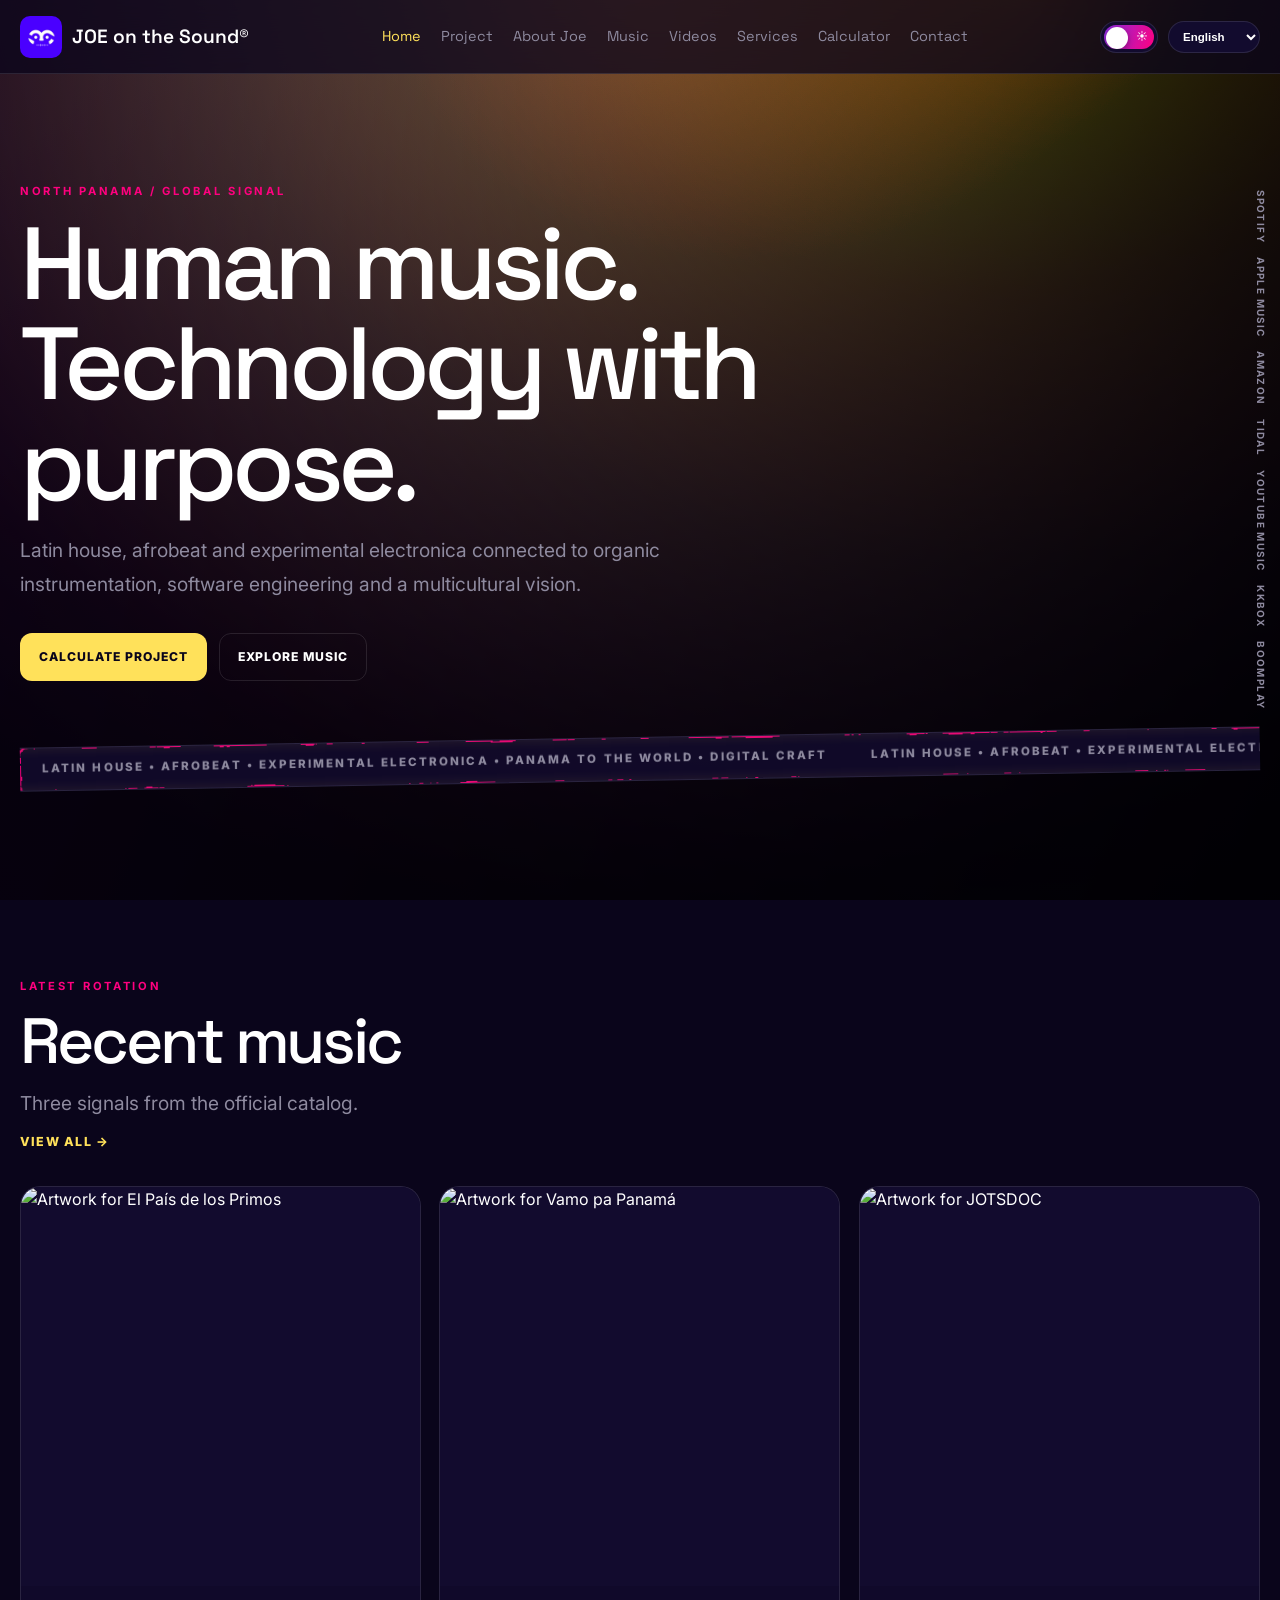
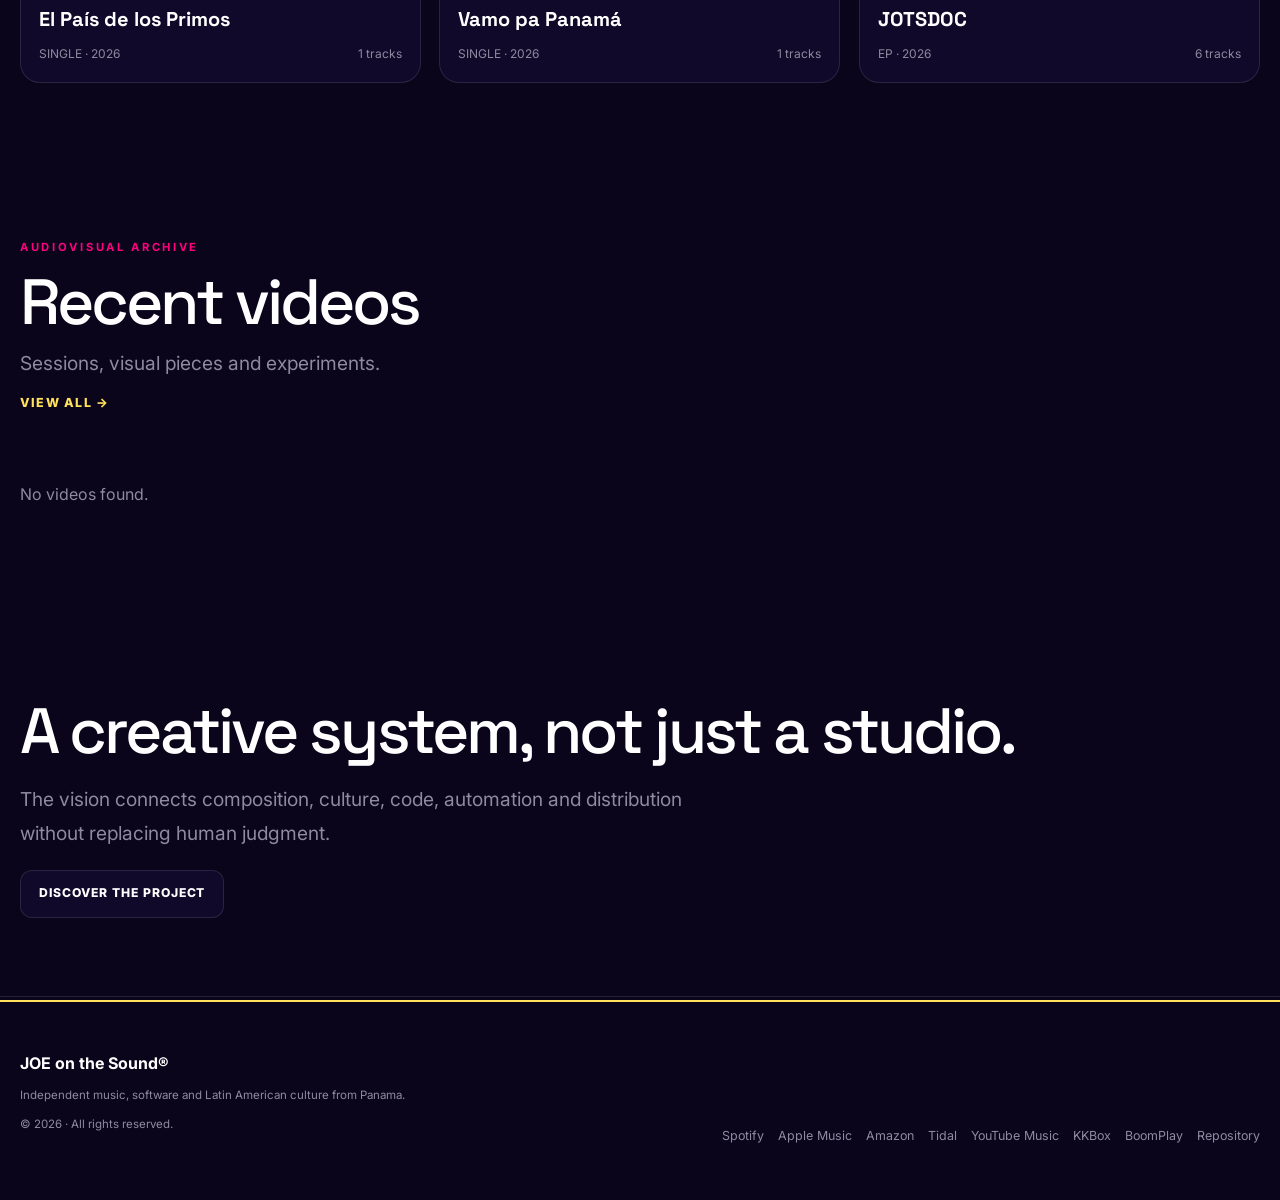
==== index.template.html @ c2d0076b "fix: generar artefacto SPA seguro en dist" ====
<!doctype html>
<html lang="es">
<head>
  <meta charset="utf-8">
  <meta name="viewport" content="width=device-width,initial-scale=1,viewport-fit=cover">
  <meta name="theme-color" content="">
  <meta name="robots" content="index,follow,max-image-preview:large">
  <title></title>
  <link rel="stylesheet" href="/css/global.css">
  <script>
    window.ENV = {
      APIVIDEO: "APIVIDEO_PLACEHOLDER",
      AppPagoJoeontheSoundWebClientID: "CLIENT_ID_PLACEHOLDER"
    };
  </script>
</head>
<body>
  <svg class="svg-filter-bank" width="0" height="0" aria-hidden="true" focusable="false">
    <defs>
      <filter id="turbulent-displace" x="-35%" y="-35%" width="170%" height="170%" color-interpolation-filters="sRGB">
        <feTurbulence type="fractalNoise" baseFrequency="0.018 0.12" numOctaves="2" seed="7" result="noise-a">
          <animate attributeName="baseFrequency" values="0.018 0.12;0.028 0.085;0.018 0.12" dur="3.8s" repeatCount="indefinite"/>
        </feTurbulence>
        <feOffset in="noise-a" dx="0" dy="0" result="noise-a-shifted">
          <animate attributeName="dx" values="-7;8;-7" dur="2.7s" repeatCount="indefinite"/>
          <animate attributeName="dy" values="5;-6;5" dur="3.3s" repeatCount="indefinite"/>
        </feOffset>
        <feTurbulence type="turbulence" baseFrequency="0.095 0.025" numOctaves="1" seed="19" result="noise-b"/>
        <feOffset in="noise-b" dx="0" dy="0" result="noise-b-shifted">
          <animate attributeName="dx" values="6;-8;6" dur="3.1s" repeatCount="indefinite"/>
          <animate attributeName="dy" values="-4;7;-4" dur="2.5s" repeatCount="indefinite"/>
        </feOffset>
        <feBlend in="noise-a-shifted" in2="noise-b-shifted" mode="screen" result="combined-noise"/>
        <feDisplacementMap in="SourceGraphic" in2="combined-noise" scale="9" xChannelSelector="R" yChannelSelector="B"/>
      </filter>
    </defs>
  </svg>
  <div id="ambient-layer" aria-hidden="true"></div>
  <header id="site-header"></header>
  <main id="app" tabindex="-1"></main>
  <footer id="site-footer"></footer>
  <div id="mobile-dock"></div>
  <div id="modal-root"></div>
  <script type="module" src="/js/app.js"></script>
</body>
</html>
---- css/global.css ----
:root{
  color-scheme:dark;
  --header-h:74px;
  --max:1240px;
  --display:"Space Grotesk",system-ui,sans-serif;
  --sans:"Inter",system-ui,sans-serif;
  --primary:rgb(var(--fuchsia));
  --accent:var(--yellow);
  --electric-glow:var(--primary);
  --electric-halo:var(--accent);
  --bgMain:var(--bg-main);
  --bgElevated:var(--bg-elevated);
}
*{box-sizing:border-box}
html{background:var(--bg-main,Canvas);scroll-behavior:smooth}
body{
  min-width:320px;
  min-height:100vh;
  margin:0;
  position:relative;
  overflow-x:hidden;
  color:var(--text-primary,CanvasText);
  font-family:var(--sans);
  line-height:1.55;
  -webkit-font-smoothing:antialiased;

  --x:calc(var(--posX, 0) * 1px);
  --y:calc(var(--posY, 0) * 1px);

  background-image:
    linear-gradient(115deg,rgba(var(--rgb-cyan),.15),var(--bgMain)),
    radial-gradient(90% 100% at calc(50% + var(--x)) calc(0% + var(--y)),rgba(var(--rgb-violet),.3),var(--bgElevated)),
    radial-gradient(100% 100% at calc(80% - var(--x)) calc(0% - var(--y)),var(--yellow),rgba(var(--rgb-fuchsia),.2)),
    radial-gradient(150% 210% at calc(100% + var(--x)) calc(0% + var(--y)),rgba(var(--rgb-cyan),.25),var(--bgMain)),
    radial-gradient(100% 100% at calc(100% - var(--x)) calc(30% - var(--y)),rgba(var(--rgb-fuchsia),.4),rgba(var(--rgb-violet),.1)),
    linear-gradient(60deg,var(--bgElevated),var(--bgMain));
  background-attachment:fixed;
  background-blend-mode:overlay,overlay,difference,difference,difference,normal;
  transition:background .5s ease-in-out,color .35s ease;
}
body.menu-open{overflow:hidden}
a{color:inherit;text-decoration:none}
button,input,textarea{font:inherit}
button{color:inherit}
img{display:block;max-width:100%}
iframe{display:block;width:100%;max-width:100%;border:0}
.svg-filter-bank{position:absolute;width:0;height:0;overflow:hidden;pointer-events:none}
button,a,input,textarea{ -webkit-tap-highlight-color:transparent}
:focus-visible{outline:2px solid var(--yellow);outline-offset:4px}
::selection{background:rgba(var(--fuchsia),.8);color:var(--bg-main)}
.sr-only{position:absolute!important;width:1px!important;height:1px!important;padding:0!important;margin:-1px!important;overflow:hidden!important;clip:rect(0,0,0,0)!important;white-space:nowrap!important;border:0!important}
.shell{width:min(var(--max),calc(100% - 32px));margin-inline:auto}
.page{min-height:100vh;padding:calc(var(--header-h) + 48px) 0 110px;position:relative}
.section{padding:78px 0}
.eyebrow{margin:0 0 14px;color:rgb(var(--fuchsia));font-size:.7rem;font-weight:700;letter-spacing:.24em;text-transform:uppercase}
.display{font-family:var(--display);font-size:clamp(2.5rem,8vw,6.4rem);font-weight:500;letter-spacing:-.055em;line-height:.98;margin:0;white-space:pre-line}
.heading{font-family:var(--display);font-size:clamp(2rem,5vw,4rem);font-weight:500;letter-spacing:-.045em;line-height:1.02;margin:0}
.heading-primary{font-family:var(--display);font-size:clamp(2.25rem,6vw,4.8rem);font-weight:500;letter-spacing:-.05em;line-height:1.02;margin:0}
.lead{max-width:720px;color:var(--text-muted);font-size:clamp(1rem,2vw,1.2rem);line-height:1.75}
.btn{min-height:48px;display:inline-flex;align-items:center;justify-content:center;gap:9px;border:1px solid var(--border);border-radius:12px;padding:12px 18px;background:var(--panel);color:var(--text-primary);font-size:.76rem;font-weight:800;letter-spacing:.08em;text-transform:uppercase;cursor:pointer;transition:transform .2s ease,border-color .2s ease,background .2s ease}
.btn:hover{transform:translateY(-2px);border-color:rgba(var(--fuchsia),.55)}
.btn--primary{border-color:transparent;background:var(--yellow);color:var(--bg-main)}
.btn--ghost{background:transparent}
.grid{display:grid;gap:18px}
.card{position:relative;border:1px solid var(--border);border-radius:20px;background:var(--panel);backdrop-filter:blur(16px);overflow:hidden;content-visibility:auto;contain-intrinsic-size:380px;transition:transform .25s ease,border-color .25s ease}
.card:hover{transform:translateY(-4px);border-color:rgba(var(--fuchsia),.45)}
.site-header{position:fixed;z-index:80;inset:0 0 auto;height:var(--header-h);display:flex;align-items:center;border-bottom:1px solid var(--border);background:color-mix(in srgb,var(--bg-main) 74%,transparent);backdrop-filter:blur(18px)}
.header-inner{width:min(var(--max),calc(100% - 28px));margin:auto;display:flex;align-items:center;justify-content:space-between;gap:18px}
.brand{display:flex;align-items:center;gap:10px;min-width:0}
.brand img{width:42px;height:42px;border-radius:10px;object-fit:cover}
.brand-name{font-family:var(--display);font-size:1rem;font-weight:600;white-space:nowrap}
.desktop-nav{display:none;align-items:center;gap:20px}
.desktop-nav a{font-family:var(--display);font-size:.9rem;color:var(--text-muted);transition:color .2s ease}
.desktop-nav a:hover,.desktop-nav a[aria-current=page]{color:var(--yellow)}
.header-actions{display:flex;align-items:center;gap:10px}
.theme-switch{width:58px;height:32px;border:1px solid var(--border);border-radius:999px;padding:3px;background:var(--bg-elevated);cursor:pointer}
.theme-switch-track{position:relative;display:block;width:100%;height:100%;overflow:hidden;border-radius:999px;background:linear-gradient(110deg,rgb(var(--violet)),rgb(var(--fuchsia)))}
.theme-icon{position:absolute;z-index:1;top:50%;transform:translateY(-50%);font-size:.7rem;color:#fff;pointer-events:none}
.theme-icon--moon{left:7px}
.theme-icon--sun{right:6px}
.theme-switch-knob{position:absolute;z-index:2;top:2px;left:2px;width:22px;height:22px;border-radius:50%;background:#fff;box-shadow:0 2px 7px rgba(0,0,0,.35);transition:transform .3s cubic-bezier(.16,1,.3,1)}
html[data-theme=light] .theme-switch-knob{transform:translateX(26px)}
.language-select{border:1px solid var(--border);border-radius:999px;background:var(--bg-elevated);color:var(--text-primary);padding:8px 10px;font-size:.72rem;font-weight:700}
.menu-button{width:44px;height:44px;border:1px solid var(--border);border-radius:12px;background:var(--panel);display:grid;place-content:center;gap:5px;cursor:pointer}
.menu-button span{display:block;width:21px;height:2px;background:var(--text-primary);transition:transform .25s ease,opacity .25s ease}
.menu-button.is-open span:nth-child(1){transform:translateY(7px) rotate(45deg)}
.menu-button.is-open span:nth-child(2){opacity:0}
.menu-button.is-open span:nth-child(3){transform:translateY(-7px) rotate(-45deg)}
.mobile-menu{position:fixed;z-index:70;inset:0;display:flex;flex-direction:column;justify-content:center;gap:15px;padding:90px 28px;background:var(--bg-main);opacity:0;pointer-events:none;transform:translateY(-12px);transition:opacity .25s ease,transform .25s ease}
.mobile-menu.is-open{opacity:1;pointer-events:auto;transform:none}
.mobile-menu a{font-family:var(--display);font-size:clamp(2rem,9vw,3.8rem);line-height:1.05;color:var(--text-muted)}
.mobile-menu a[aria-current=page]{color:var(--yellow)}
.social-rail{display:none;position:fixed;z-index:60;right:12px;top:50%;transform:translateY(-50%);flex-direction:column;gap:14px}
.social-rail a{font-size:.62rem;font-weight:700;letter-spacing:.14em;text-transform:uppercase;color:var(--text-muted);writing-mode:vertical-rl;transition:color .2s ease}
.social-rail a:hover{color:var(--yellow)}
#ambient-layer{display:none}
.ambient-band{position:absolute;inset:0;background:linear-gradient(100deg,rgba(var(--violet),.72) 0%,rgba(var(--violet),.18) 25%,transparent 45%,rgba(var(--fuchsia),.18) 70%,rgba(var(--fuchsia),.64) 100%);opacity:.35;animation:ambient-pulse 14s ease-in-out infinite alternate;will-change:transform,opacity}
.ambient-orb{position:absolute;width:58vmax;height:58vmax;border-radius:50%;filter:blur(100px);opacity:.18;will-change:transform}
.ambient-orb:nth-of-type(2){left:-28vmax;top:-24vmax;background:rgb(var(--violet));animation:drift-a 18s ease-in-out infinite alternate}
.ambient-orb:nth-of-type(3){right:-30vmax;bottom:-28vmax;background:rgb(var(--fuchsia));animation:drift-b 24s ease-in-out infinite alternate}
.ambient-grid{position:absolute;inset:0;background-image:linear-gradient(var(--border) 1px,transparent 1px),linear-gradient(90deg,var(--border) 1px,transparent 1px);background-size:52px 52px;opacity:.16;mask-image:linear-gradient(to bottom,black,transparent 86%)}
@keyframes drift-a{to{transform:translate3d(24vw,18vh,0) scale(1.2)}}
@keyframes drift-b{to{transform:translate3d(-22vw,-14vh,0) scale(.86)}}
@keyframes ambient-pulse{from{transform:scale(1);opacity:.28}to{transform:scale(1.08) translate3d(1.5vw,-1vh,0);opacity:.46}}
html[data-theme=light] .ambient-band{opacity:.18}
html[data-theme=light] .ambient-orb{opacity:.1}
html[data-theme=light] .site-header{background:color-mix(in srgb,var(--bg-main) 80%,transparent)}
html[data-theme=light] .menu-button,
html[data-theme=light] .language-select,
html[data-theme=light] .theme-switch{border-color:rgba(17,19,34,.28);box-shadow:0 3px 14px rgba(17,19,34,.12)}
html[data-theme=light] .menu-button span{background:#111322}
html[data-theme=light] .theme-icon{color:#fff;text-shadow:0 1px 3px rgba(17,19,34,.8)}
html[data-theme=light] .mobile-dock a:not(.dock-primary),
html[data-theme=light] .social-rail a{color:#3d4052}
html[data-theme=light] .play{color:#080a0f;box-shadow:0 0 0 2px rgba(255,255,255,.85),0 0 28px rgba(var(--fuchsia),.4)}
.hero{min-height:100vh;display:flex;align-items:center;padding:calc(var(--header-h) + 40px) 0 50px}
.hero-copy{position:relative;z-index:2;max-width:950px}
.hero-actions{display:flex;flex-wrap:wrap;gap:12px;margin-top:32px}
.ticker{margin-top:56px;overflow:hidden;border-block:1px solid var(--border);background:var(--panel);transform:rotate(-1deg)}
.ticker-track{display:flex;width:max-content;animation:ticker 28s linear infinite}
.ticker-track span{padding:12px 22px;font-size:.72rem;font-weight:800;letter-spacing:.18em;color:var(--text-muted);white-space:nowrap}
@keyframes ticker{to{transform:translateX(-50%)}}
.section-head{display:flex;flex-direction:column;gap:12px;margin-bottom:34px}
.section-head .lead{margin:0}
.section-link{align-self:flex-start;color:var(--yellow);font-size:.78rem;font-weight:800;text-transform:uppercase;letter-spacing:.1em}
.release-grid{grid-template-columns:repeat(1,minmax(0,1fr))}
.release-cover{aspect-ratio:1;overflow:hidden;background:var(--bg-elevated)}
.release-cover img{width:100%;height:100%;object-fit:cover;transition:transform .45s ease}
.card:hover .release-cover img{transform:scale(1.04)}
.release-body{padding:18px}
.release-body h3{font-family:var(--display);font-size:1.25rem;margin:0}
.release-meta{display:flex;justify-content:space-between;gap:10px;margin-top:10px;color:var(--text-muted);font-size:.75rem}
.filters{display:flex;gap:8px;overflow:auto;padding:2px 2px 16px;scrollbar-width:none}
.filter{border:1px solid var(--border);border-radius:999px;background:transparent;color:var(--text-muted);padding:9px 15px;white-space:nowrap;cursor:pointer}
.filter.is-active{background:var(--yellow);border-color:var(--yellow);color:var(--bg-main);font-weight:800}
.video-grid{grid-template-columns:1fr}
.video-card button{width:100%;padding:0;border:0;background:none;color:inherit;text-align:left;cursor:pointer}
.video-thumb{position:relative;aspect-ratio:16/9;overflow:hidden;background:var(--bg-elevated)}
.video-thumb img{width:100%;height:100%;object-fit:cover;transition:transform .4s ease}
.video-card:hover img{transform:scale(1.05)}
.play{position:absolute;inset:50% auto auto 50%;translate:-50% -50%;width:52px;height:52px;border-radius:50%;display:grid;place-items:center;background:rgb(var(--fuchsia));color:var(--bg-main);box-shadow:0 0 28px rgba(var(--fuchsia),.5)}
.video-title{padding:15px 16px 19px;font-family:var(--display);font-size:1rem;line-height:1.35}
.search{width:100%;min-height:52px;border:1px solid var(--border);border-radius:13px;background:var(--panel);color:var(--text-primary);padding:12px 16px;margin-bottom:24px}
.status{padding:36px 0;color:var(--text-muted)}
.modal{position:fixed;z-index:120;inset:0;display:grid;place-items:center;padding:20px;background:color-mix(in srgb,var(--bg-main) 88%,transparent);backdrop-filter:blur(14px)}
.modal-panel{width:min(980px,100%);position:relative}
.modal-frame{width:100%;aspect-ratio:16/9;border:1px solid var(--border);border-radius:16px;background:var(--bg-main)}
.modal-close{position:absolute;right:0;bottom:calc(100% + 10px)}
.service-grid{grid-template-columns:1fr}
.service-card{padding:26px;min-height:260px;display:flex;flex-direction:column}
.service-card h2{font-family:var(--display);font-size:1.65rem;margin:30px 0 10px}
.service-card p{color:var(--text-muted)}
.service-card .btn{margin-top:auto;align-self:flex-start}
.quoter{max-width:880px}
.quote-tracker{position:sticky;z-index:20;top:calc(var(--header-h) + 10px);display:grid;grid-template-columns:repeat(2,minmax(0,1fr));gap:10px;margin:24px 0 16px;padding:13px 16px;border:1px solid rgba(var(--fuchsia),.35);border-radius:14px;background:color-mix(in srgb,var(--bg-main) 88%,transparent);backdrop-filter:blur(18px);box-shadow:0 12px 38px color-mix(in srgb,var(--bg-main) 72%,transparent)}
.quote-tracker>div{display:flex;flex-direction:column;gap:2px;min-width:0}
.quote-tracker span{overflow:hidden;text-overflow:ellipsis;color:var(--text-muted);font-size:.58rem;font-weight:800;letter-spacing:.06em;text-transform:uppercase;white-space:nowrap}
.quote-tracker strong{font-family:var(--display);font-size:.94rem;color:var(--text-primary)}
.quote-tracker .quote-tracker-total{grid-column:1/-1;padding-top:8px;border-top:1px solid var(--border)}
.quote-tracker-total strong{font-size:1.2rem;color:var(--yellow)}
.quote-progress{display:grid;grid-template-columns:repeat(5,1fr);gap:7px;margin:18px 0 8px}
.quote-progress span{height:4px;border-radius:999px;background:var(--border);transition:transform .2s ease,box-shadow .2s ease}
.quote-progress span.is-active{background:linear-gradient(90deg,rgb(var(--violet)),rgb(var(--fuchsia)));box-shadow:0 0 12px rgba(var(--fuchsia),.42);transform:scaleY(1.25)}
.quote-step-label{margin:0 0 15px;color:var(--text-muted);font-size:.72rem}
.quote-panel{padding:20px;overflow:visible}
.quote-step{display:none}
.quote-step.is-active{display:block;animation:fade-up .32s ease both}
@keyframes fade-up{from{opacity:0;transform:translateY(10px)}}
.quote-step{border:0;padding:0;margin:0}
.quote-step legend{padding:0}
.quote-product-grid,.quote-addon-grid,.quote-tier-grid{display:grid;grid-template-columns:1fr;gap:11px;margin:22px 0}
.quote-segments{display:grid;grid-template-columns:1fr;gap:11px;margin-top:20px}
.quote-choice{position:relative;display:flex;flex-direction:column;min-height:92px;border:1px solid var(--border);border-radius:15px;background:transparent;padding:16px;cursor:pointer;transition:transform .2s ease,box-shadow .2s ease,border-color .2s ease,opacity .2s ease}
.quote-choice:hover{transform:translate3d(0,-2px,0)}
.quote-choice.is-selected{transform:scale(1.03);border-color:rgb(var(--fuchsia));box-shadow:0 0 15px rgba(var(--fuchsia),.36)}
.quote-choice input{position:absolute;inline-size:1px;block-size:1px;opacity:0;pointer-events:none}
.quote-choice strong,.quote-choice small,.quote-choice b{display:block}
.quote-choice small{margin-top:5px;color:var(--text-muted)}
.quote-choice b{margin-top:auto;padding-top:8px;color:var(--yellow)}
.quote-note{padding:13px;border-left:3px solid rgb(var(--fuchsia));background:rgba(var(--fuchsia),.06);color:var(--text-muted);font-size:.82rem}
.quote-dynamic{margin-top:24px}
.range-field{display:grid;gap:16px}
.range-value{justify-self:start;min-width:132px;border-radius:16px;padding:12px 17px;background:var(--yellow);color:var(--bg-main);font-family:var(--display);font-size:1.35rem;font-weight:700;text-align:center;box-shadow:0 0 20px color-mix(in srgb,var(--yellow) 28%,transparent)}
.range-controls{display:grid;grid-template-columns:54px minmax(0,1fr) 54px;align-items:center;gap:10px}
.range-controls input{width:100%;accent-color:rgb(var(--fuchsia))}
.range-stepper{width:54px;height:54px;border:1px solid rgba(var(--fuchsia),.55);border-radius:14px;background:rgba(var(--fuchsia),.12);color:var(--text-primary);font-family:var(--display);font-size:2rem;line-height:1;cursor:pointer;transition:transform .2s ease,opacity .2s ease,box-shadow .2s ease}
.range-stepper:hover:not(:disabled){transform:scale(1.05);box-shadow:0 0 15px rgba(var(--fuchsia),.34)}
.range-stepper:disabled{opacity:.25;pointer-events:none;filter:grayscale(1)}
.range-field small{color:var(--text-muted)}
.metric-fixed{display:flex;align-items:center;justify-content:space-between;gap:18px;border:1px solid var(--border);border-radius:15px;padding:20px}
.metric-fixed span{color:var(--yellow);font-family:var(--display);font-size:1.2rem}
.quote-form-grid{display:grid;grid-template-columns:1fr;gap:4px;margin-top:20px}
.field{display:grid;gap:7px;margin:15px 0}
.field label{font-size:.75rem;color:var(--text-muted)}
.field>span{font-size:.75rem;color:var(--text-muted)}
.field input,.field textarea,.field select{width:100%;min-height:49px;border:1px solid var(--border);border-radius:12px;background:var(--bg-main);color:var(--text-primary);padding:13px}
.field textarea{min-height:130px;resize:vertical}
.quote-nav{display:flex;justify-content:space-between;gap:12px;margin-top:22px}
.quote-error{min-height:22px;color:var(--red);font-size:.78rem}
.quote-breakdown{display:grid;gap:10px;margin-top:24px;padding:17px;border:1px solid var(--border);border-radius:15px;background:var(--bg-main)}
.quote-breakdown>div{display:flex;justify-content:space-between;gap:20px;color:var(--text-muted);font-size:.82rem}
.quote-breakdown strong{color:var(--text-primary)}
.quote-breakdown .quote-breakdown-total{margin-top:5px;padding-top:13px;border-top:1px solid var(--border);font-size:1rem}
.quote-breakdown-total strong{color:var(--yellow);font-size:1.15rem}
.quote-actions{display:grid;grid-template-columns:1fr;gap:10px;margin-top:20px}
.terms-check{display:flex;align-items:flex-start;gap:11px;margin-top:20px;padding:15px;border:1px solid var(--border);border-radius:13px;cursor:pointer}
.terms-check input{width:20px;height:20px;flex:0 0 auto;accent-color:rgb(var(--fuchsia))}
.terms-check span{font-size:.86rem;font-weight:600}
.terms-error{min-height:20px;margin:7px 0 0;color:var(--red);font-size:.74rem}
.quote-actions .btn{transition:transform .2s ease,opacity .28s ease,box-shadow .2s ease,filter .28s ease}
.btn.is-disabled,.btn:disabled{opacity:.35;filter:grayscale(1);pointer-events:none;transform:none;box-shadow:none}
.paypal-button-wrapper{min-height:48px;border:1px solid var(--border);border-radius:12px;padding:10px;background:var(--bg-main);opacity:.4;pointer-events:none;transition:opacity .28s ease,transform .28s ease,box-shadow .28s ease}
.paypal-button-wrapper.is-enabled{opacity:1;pointer-events:auto;box-shadow:0 0 18px color-mix(in srgb,var(--paypal) 26%,transparent)}
.paypal-label{margin-bottom:8px;color:var(--text-muted);font-size:.67rem;font-weight:800;letter-spacing:.08em;text-align:center;text-transform:uppercase}
.paypal-loading{display:block;padding:10px;color:var(--text-muted);font-size:.72rem;text-align:center}
#paypal-button-container{min-height:45px}
.quote-payment-note{color:var(--text-muted);font-size:.74rem;text-align:center}
.toast{position:fixed;z-index:150;left:50%;bottom:88px;max-width:calc(100% - 30px);transform:translate3d(-50%,20px,0);opacity:0;pointer-events:none;border:1px solid var(--border);border-radius:12px;background:var(--bg-elevated);padding:12px 17px;color:var(--text-primary);box-shadow:0 20px 60px rgba(0,0,0,.45);transition:transform .25s ease,opacity .25s ease}
.toast.is-visible{transform:translate3d(-50%,0,0);opacity:1}
.project-grid{grid-template-columns:1fr;margin-top:42px}
.project-card{padding:26px;min-height:250px}
.project-card h2{font-family:var(--display);font-size:1.6rem;margin:70px 0 10px}
.project-card p{color:var(--text-muted)}
.project-page{overflow:hidden}
.project-hero{max-width:980px}
.project-quote{margin:38px 0 76px;padding:24px 24px 24px 26px;border-left:4px solid rgb(var(--fuchsia));border-radius:0 18px 18px 0;background:linear-gradient(115deg,rgba(var(--fuchsia),.09),rgba(var(--violet),.04) 58%,transparent);font-family:var(--display);font-size:clamp(1.3rem,3.5vw,2.25rem);font-weight:400;line-height:1.4}
.project-narrative{display:grid;gap:72px}
.project-story{display:grid;gap:28px;align-items:center}
.project-copy{position:relative;padding:24px;border:1px solid var(--border);border-radius:20px;background:linear-gradient(145deg,var(--panel),color-mix(in srgb,var(--bg-main) 90%,transparent))}
.project-copy p{margin:0;color:var(--text-muted);font-size:clamp(1rem,2vw,1.12rem);line-height:1.85}
.project-reel{width:100%;max-width:400px;margin:0 auto;transform:translateZ(0);will-change:transform;contain:layout paint}
.instagram-frame{width:100%;min-height:500px;aspect-ratio:4/5;overflow-x:hidden;border:1px solid var(--border);border-radius:20px;background:var(--bg-elevated);transform:translateZ(0)}
.instagram-frame .instagram-media{width:100%!important;min-width:0!important;max-width:100%!important;margin:0!important}
.project-reel figcaption{margin-top:10px;color:var(--text-muted);font-size:.72rem;letter-spacing:.08em;text-align:center;text-transform:uppercase}
.project-differentiators,.project-growth{padding-top:100px}
.project-diff-grid{display:grid;grid-template-columns:1fr;gap:12px;margin-top:32px}
.project-diff-card{min-height:230px;padding:24px;border:1px solid var(--border);border-radius:18px;background:var(--panel)}
.project-diff-card>span{color:rgb(var(--fuchsia));font-family:var(--display);font-size:.74rem;letter-spacing:.18em}
.project-diff-card h3{margin:65px 0 10px;font-family:var(--display);font-size:1.45rem}
.project-diff-card p{margin:0;color:var(--text-muted)}
.project-table-wrap{margin-top:32px;overflow-x:auto;border:1px solid var(--border);border-radius:18px;background:var(--panel);-webkit-overflow-scrolling:touch}
.project-table{width:100%;min-width:760px;border-collapse:collapse}
.project-table th,.project-table td{padding:17px;text-align:left;border-bottom:1px solid var(--border);vertical-align:top}
.project-table thead th{color:rgb(var(--fuchsia));font-size:.7rem;letter-spacing:.1em;text-transform:uppercase}
.project-table tbody th{font-family:var(--display);font-size:1rem}
.project-table td{color:var(--text-muted);font-size:.86rem}
.project-table tr:last-child th,.project-table tr:last-child td{border-bottom:0}
.project-warnings{margin-top:16px;padding:18px;border:1px solid rgba(var(--fuchsia),.25);border-radius:15px;background:rgba(var(--fuchsia),.05)}
.project-warnings p{margin:5px 0;color:var(--text-muted);font-size:.82rem}
.about-page{overflow:hidden}
.about-hero{display:grid;gap:28px;align-items:end;padding-bottom:70px}
.about-role{display:inline-flex;margin-top:18px;border:1px solid rgba(var(--fuchsia),.4);border-radius:999px;padding:8px 13px;color:rgb(var(--fuchsia));font-size:.7rem;font-weight:800;letter-spacing:.12em;text-transform:uppercase}
.about-intro{margin:0;padding:22px;border-left:4px solid rgb(var(--fuchsia));background:linear-gradient(110deg,rgba(var(--fuchsia),.08),transparent);color:var(--text-muted);font-size:clamp(1rem,2vw,1.15rem);line-height:1.85}
.about-timeline{display:grid;gap:72px}
.about-chapter,.about-feature{display:grid;gap:28px;align-items:center}
.about-copy,.about-technology,.about-closing{padding:24px;border:1px solid var(--border);border-radius:20px;background:var(--panel)}
.about-copy p,.about-technology p,.about-closing p{margin:0;color:var(--text-muted);font-size:clamp(1rem,2vw,1.1rem);line-height:1.85}
.about-signature{display:block;margin-top:24px;color:var(--yellow);font-family:var(--display);font-size:clamp(1.8rem,5vw,3.5rem);letter-spacing:-.04em}
.about-media{width:100%;margin:0 auto;transform:translateZ(0);contain:layout paint}
.about-media--portrait{max-width:400px}
.about-media--landscape{max-width:780px}
.tiktok-frame{position:relative;width:100%;overflow:hidden;border:1px solid var(--border);border-radius:20px;background:var(--bg-elevated);transform:translateZ(0)}
.tiktok-frame--portrait{min-height:590px;aspect-ratio:9/16}
.tiktok-frame--landscape{min-height:320px;aspect-ratio:16/9}
.tiktok-frame .tiktok-embed{width:100%!important;min-width:0!important;max-width:100%!important;margin:0!important}
.tiktok-frame iframe,.instagram-frame iframe{width:100%!important;max-width:100%!important}
.responsive-embed{position:relative;width:100%;overflow:hidden;border:1px solid var(--border);border-radius:20px;background:var(--bg-elevated);transform:translateZ(0)}
.responsive-embed--landscape{aspect-ratio:16/9}
.responsive-embed>iframe{position:absolute;inset:0;width:100%;height:100%}
.about-media figcaption{margin-top:10px;color:var(--text-muted);font-size:.72rem;letter-spacing:.08em;text-align:center;text-transform:uppercase}
.about-technology{position:relative;max-width:940px;margin-inline:auto;background:linear-gradient(135deg,rgba(var(--violet),.1),var(--panel) 50%,rgba(var(--fuchsia),.07))}
.about-closing{max-width:900px;margin-inline:auto;border-color:rgba(var(--fuchsia),.28);text-align:center}
.contact-actions{display:flex;flex-wrap:wrap;gap:12px;margin-top:32px}
.site-footer{padding:54px 0 100px;border-top:1px solid var(--border);background:var(--bg-main)}
.footer-inner{display:grid;gap:30px}
.footer-links{display:flex;flex-wrap:wrap;gap:14px;color:var(--text-muted);font-size:.78rem}
.footer-meta{color:var(--text-muted);font-size:.72rem}
.mobile-dock{position:fixed;z-index:75;left:50%;bottom:max(10px,env(safe-area-inset-bottom));translate:-50% 0;width:min(calc(100% - 20px),540px);display:grid;grid-template-columns:repeat(5,1fr);gap:4px;padding:6px;border:1px solid var(--border);border-radius:18px;background:color-mix(in srgb,var(--bg-main) 88%,transparent);backdrop-filter:blur(20px);box-shadow:0 18px 55px color-mix(in srgb,var(--bg-main) 75%,transparent)}
.mobile-dock a{min-height:54px;display:grid;place-items:center;border-radius:13px;color:var(--text-muted);font-size:.68rem;font-weight:700}
.mobile-dock a[aria-current=page],.mobile-dock a.dock-primary{background:var(--yellow);color:var(--bg-main)}
.reveal,.rv{opacity:0;transform:translateY(20px);transition:opacity .65s ease,transform .65s cubic-bezier(.16,1,.3,1)}
.reveal.is-visible,.rv.is-visible{opacity:1;transform:none}

/* Electric Border: only generated border layers receive displacement. */
.btn,
.project-copy,
.ticker-track{position:relative;isolation:isolate}
.btn::before,
.project-copy.rv.is-visible::before,
.ticker-track::before,
.btn::after,
.project-copy.rv.is-visible::after,
.ticker-track::after{
  content:"";
  position:absolute;
  inset:-2px;
  z-index:0;
  border:2px solid var(--electric-glow);
  border-radius:inherit;
  pointer-events:none;
  opacity:0;
  transition:opacity .24s ease,transform .24s ease;
}
.btn::before,
.project-copy.rv.is-visible::before,
.ticker-track::before{
  filter:url("#turbulent-displace");
  will-change:filter,transform,opacity;
}
.btn::after,
.project-copy.rv.is-visible::after,
.ticker-track::after{
  inset:-4px;
  border-color:var(--electric-halo);
  filter:blur(6px);
  will-change:opacity,transform;
}
.btn:hover::before,
.btn:focus-visible::before,
.btn:hover::after,
.btn:focus-visible::after,
.project-copy.rv.is-visible::before,
.project-copy.rv.is-visible::after,
.ticker-track::before,
.ticker-track::after{opacity:.9}
.btn:hover::after,
.btn:focus-visible::after,
.project-copy.rv.is-visible::after,
.ticker-track::after{opacity:.4;transform:scale(1.012)}
.project-copy,
.ticker{overflow:hidden}
.ticker-track{border-radius:10px}
.project-copy>*,
.ticker-track>*{position:relative;z-index:2}
@media(max-width:767px),(hover:none){
  .project-copy.rv.is-visible::before,
  .ticker-track::before{filter:none}
}
.not-found-code{font-family:var(--display);font-size:clamp(7rem,30vw,18rem);line-height:.75;color:transparent;-webkit-text-stroke:1px rgb(var(--fuchsia));text-shadow:0 0 55px rgba(var(--violet),.35)}
.stream-grid{display:grid;grid-template-columns:repeat(2,1fr);gap:9px;margin-top:28px}
.stream-grid a{min-height:54px;display:flex;align-items:center;justify-content:space-between;border:1px solid var(--border);border-radius:12px;padding:12px;background:var(--panel)}
@media(min-width:620px){
  .release-grid{grid-template-columns:repeat(2,minmax(0,1fr))}
  .video-grid{grid-template-columns:repeat(2,minmax(0,1fr))}
  .service-grid,.project-grid{grid-template-columns:repeat(2,minmax(0,1fr))}
  .project-diff-grid{grid-template-columns:repeat(2,minmax(0,1fr))}
  .about-hero{grid-template-columns:.85fr 1.15fr}
  .options{grid-template-columns:repeat(2,minmax(0,1fr))}
  .quote-product-grid,.quote-addon-grid,.quote-segments,.quote-tier-grid{grid-template-columns:repeat(2,minmax(0,1fr))}
  .quote-form-grid{grid-template-columns:repeat(2,minmax(0,1fr));gap:0 15px}
  .quote-form-wide{grid-column:1/-1}
  .quote-actions{grid-template-columns:repeat(3,minmax(0,1fr))}
  .quote-tracker{grid-template-columns:repeat(3,minmax(0,1fr))}
  .quote-tracker .quote-tracker-total{grid-column:auto;padding-top:0;padding-left:10px;border-top:0;border-left:1px solid var(--border)}
}
@media(max-width:520px){
  .brand-name{display:none}
  .header-actions{gap:6px}
  .language-select{padding-inline:8px}
}
@media(pointer:coarse){
  body{background-attachment:scroll}
}
@media(min-width:900px){
  .desktop-nav{display:flex}
  .menu-button,.mobile-menu,.mobile-dock{display:none}
  .social-rail{display:flex}
  .brand-name{font-size:1.2rem}
  .release-grid{grid-template-columns:repeat(3,minmax(0,1fr))}
  .video-grid{grid-template-columns:repeat(3,minmax(0,1fr))}
  .service-grid{grid-template-columns:repeat(4,minmax(0,1fr))}
  .project-grid{grid-template-columns:repeat(3,minmax(0,1fr))}
  .project-story{grid-template-columns:minmax(0,1.15fr) minmax(320px,.85fr);gap:72px}
  .project-story--reverse .project-copy{order:2}
  .project-story--reverse .project-reel{order:1}
  .project-copy{padding:36px}
  .project-diff-grid{grid-template-columns:repeat(3,minmax(0,1fr))}
  .about-chapter{grid-template-columns:minmax(0,1.15fr) minmax(320px,.85fr);gap:72px}
  .about-chapter--reverse .about-copy{order:2}
  .about-chapter--reverse .about-media{order:1}
  .about-feature{grid-template-columns:minmax(300px,.75fr) minmax(0,1.25fr);gap:58px}
  .about-copy,.about-technology,.about-closing{padding:36px}
  .footer-inner{grid-template-columns:1fr auto;align-items:end}
  .site-footer{padding-bottom:54px}
}
@media(prefers-reduced-motion:reduce){
  *,*::before,*::after{animation-duration:.001ms!important;animation-iteration-count:1!important;transition-duration:.001ms!important;scroll-behavior:auto!important}
  .reveal,.rv{opacity:1;transform:none}
  .btn::before,.project-copy.rv.is-visible::before,.ticker-track::before{filter:none}
}
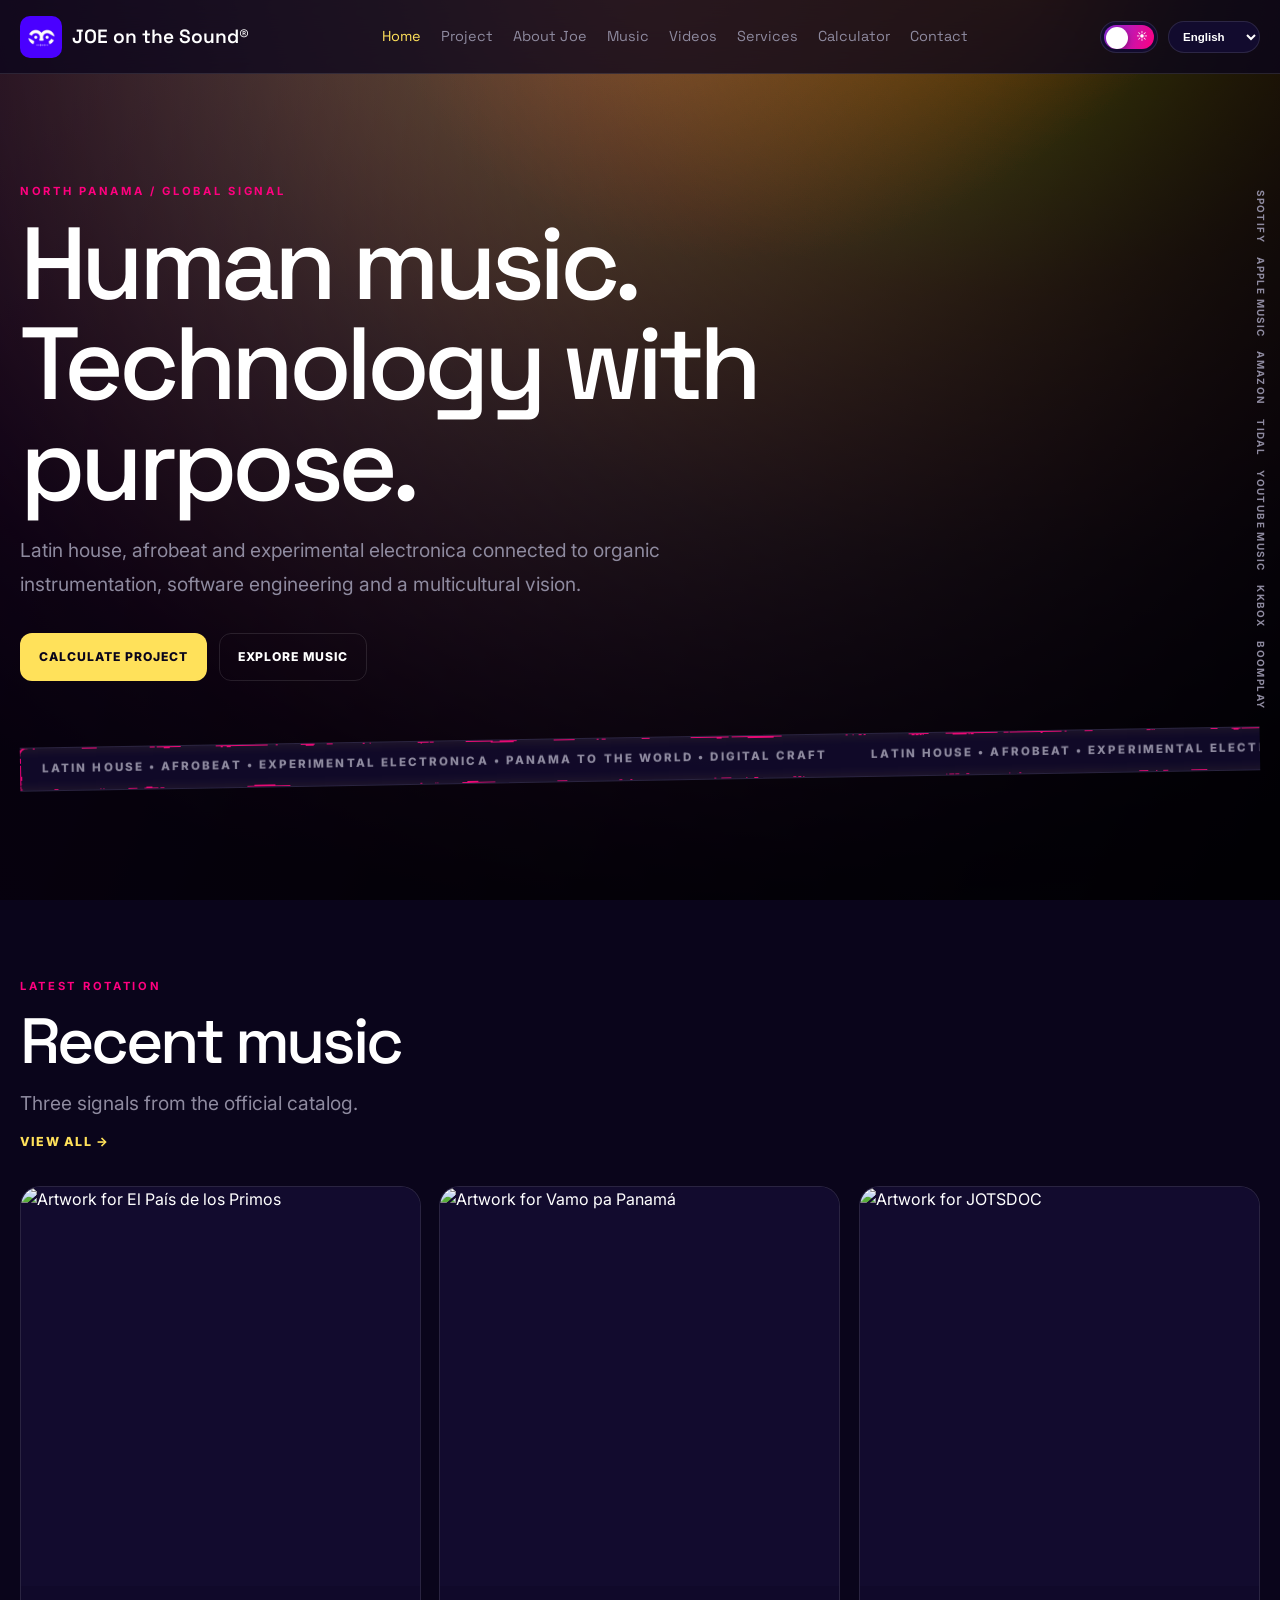
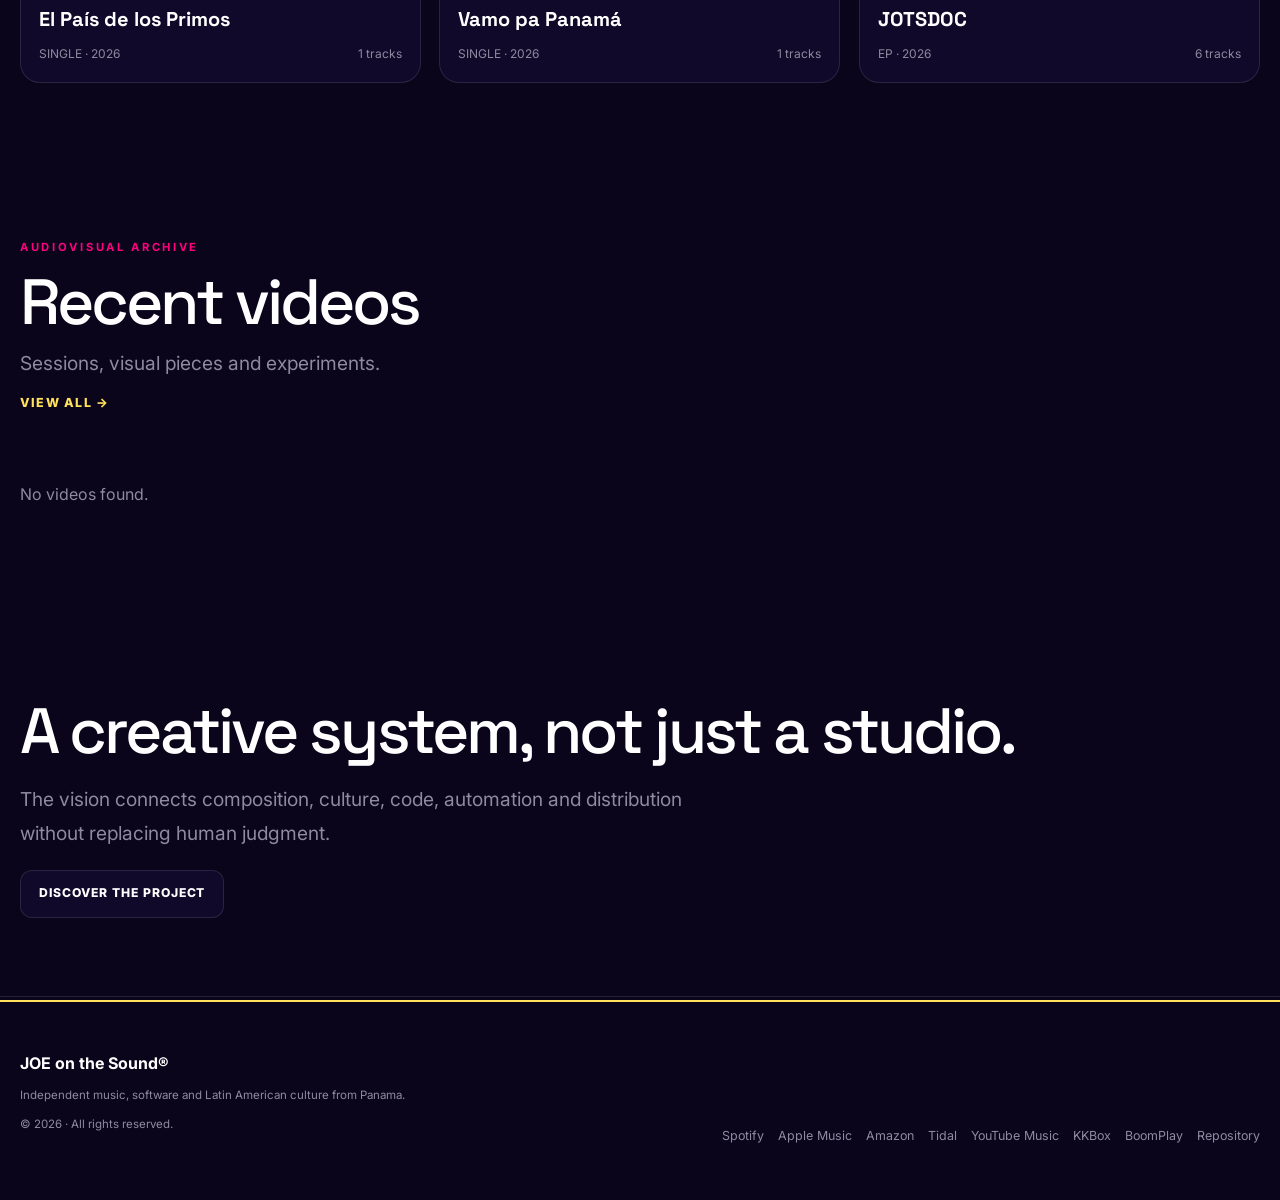
==== commit 461f246e: "fix: inject HTML base href tag to force absolute client context evaluation" ====
--- a/index.template.html
+++ b/index.template.html
@@ -2,6 +2,7 @@
 <html lang="es">
 <head>
   <meta charset="utf-8">
+  <base href="/">
   <meta name="viewport" content="width=device-width,initial-scale=1,viewport-fit=cover">
   <meta name="theme-color" content="">
   <meta name="robots" content="index,follow,max-image-preview:large">
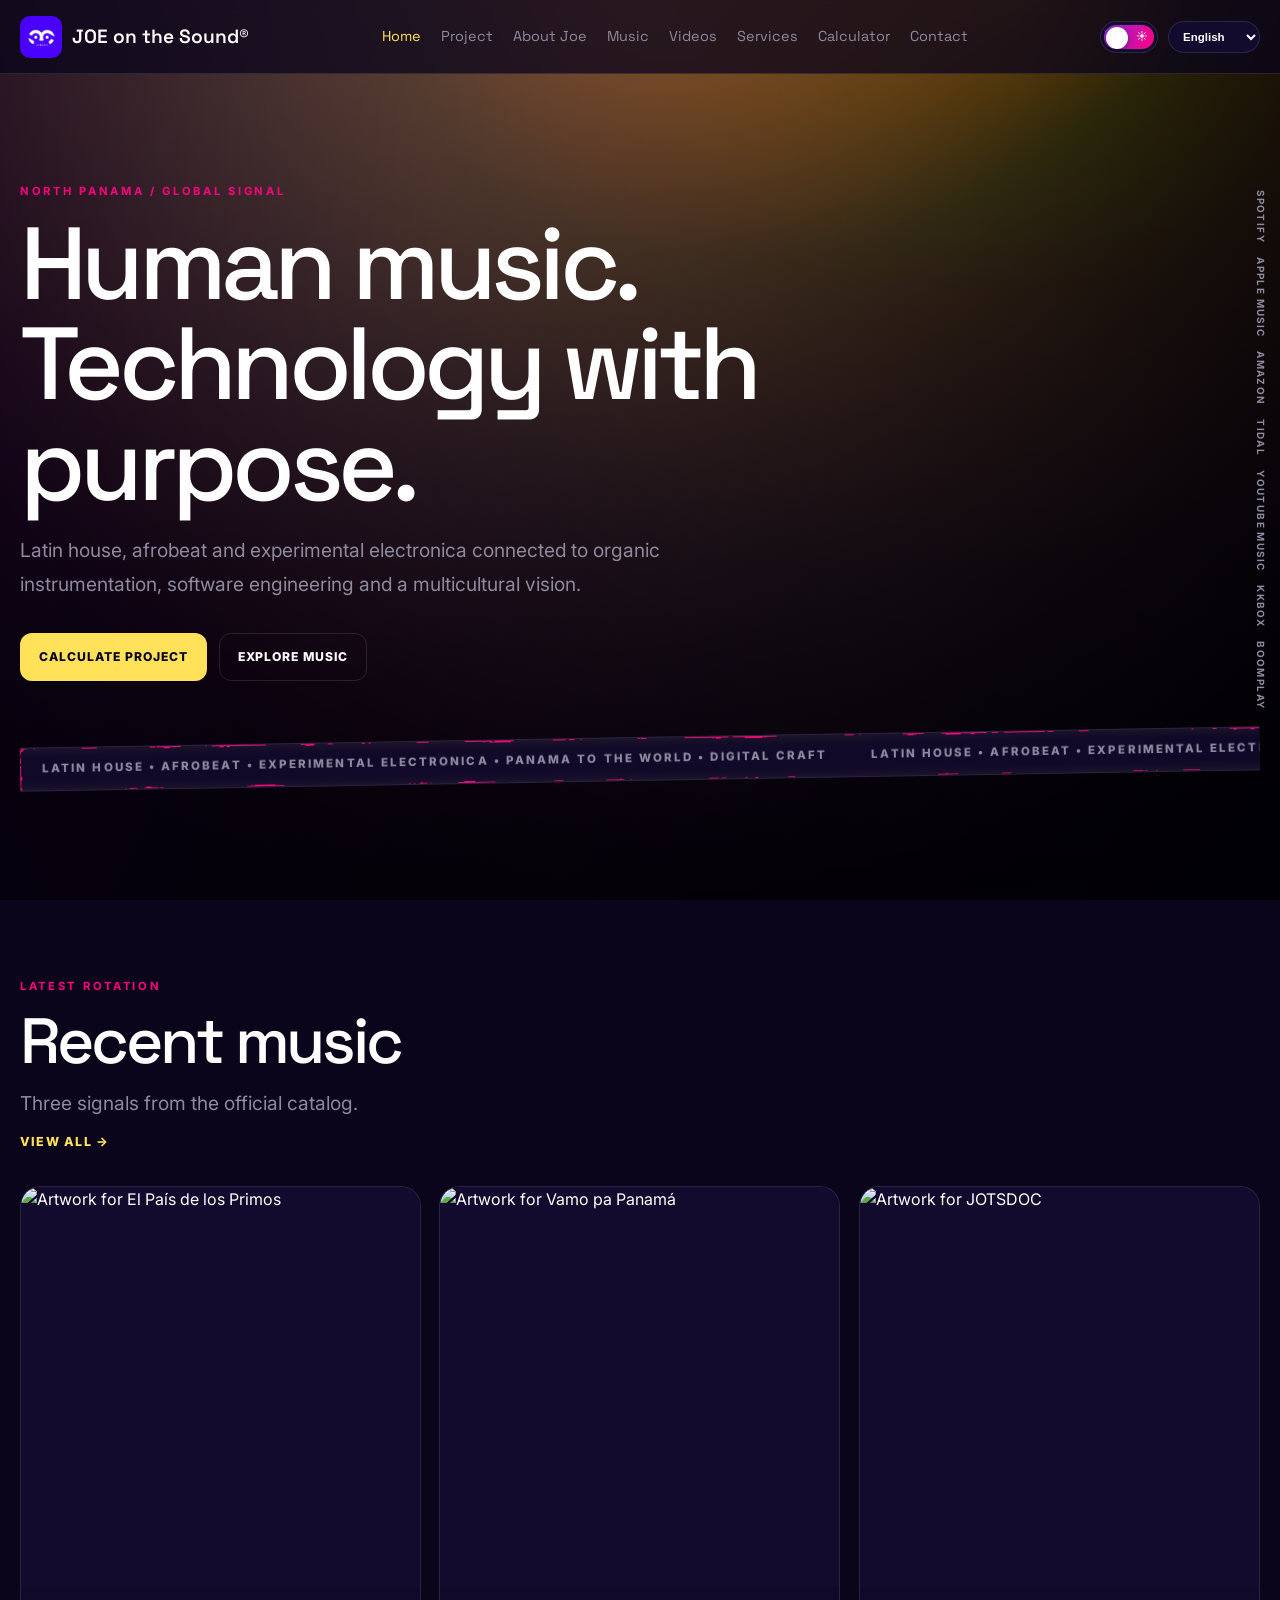
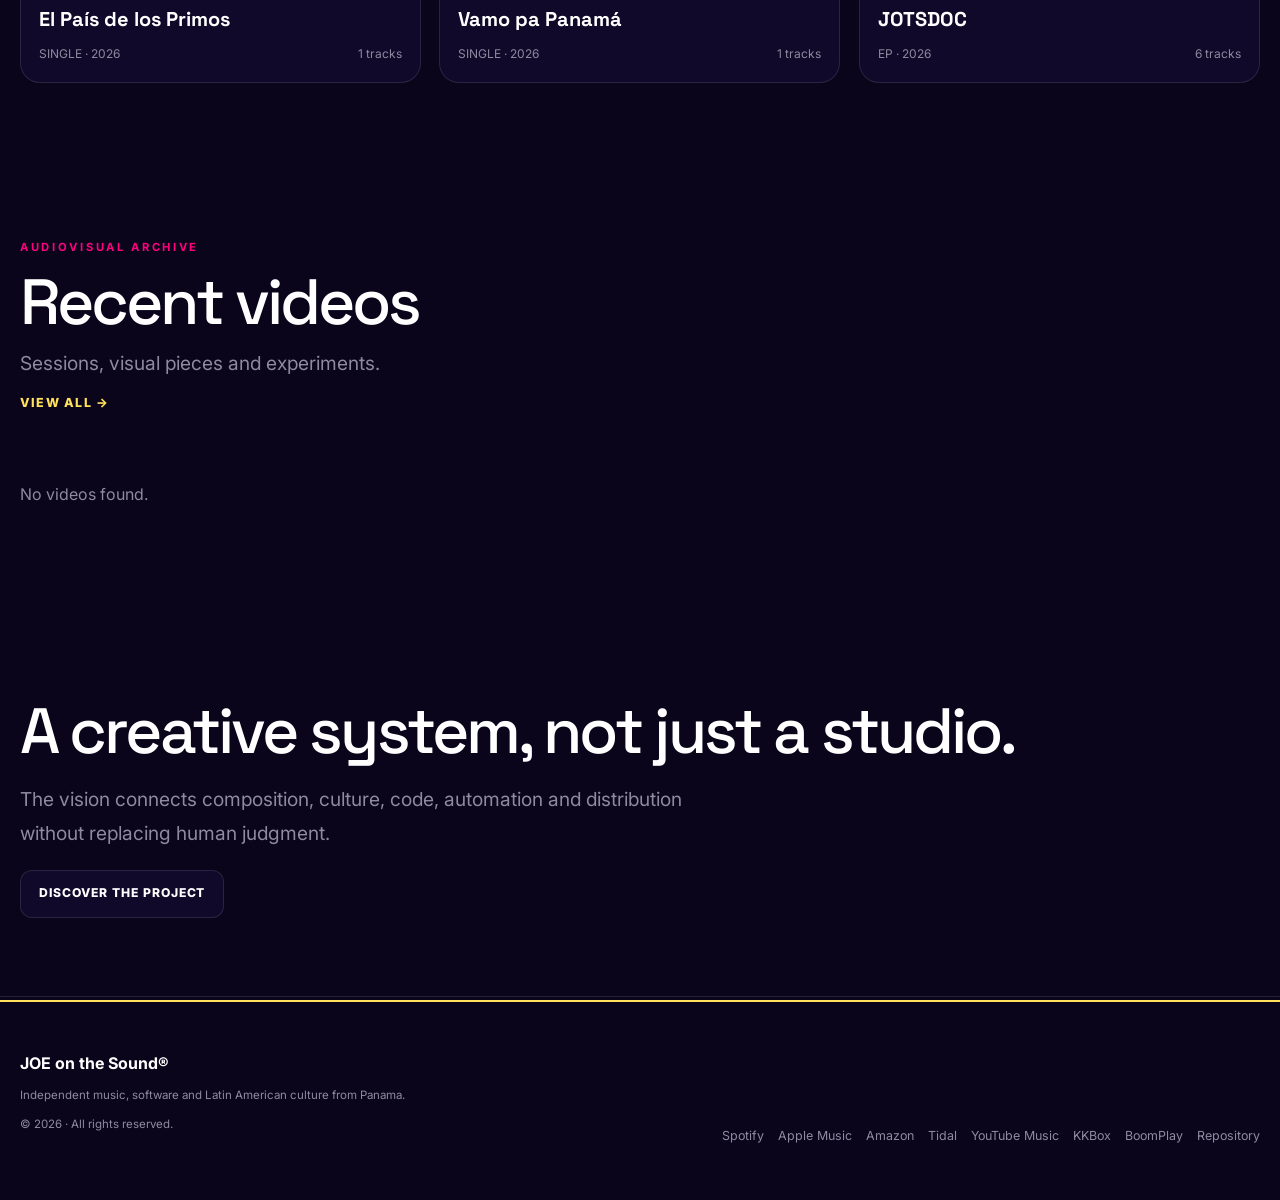
==== commit c30a7b97: "fix: inject HTML base href tag to force absolute client context evaluation" ====
--- a/index.template.html
+++ b/index.template.html
@@ -1,7 +1,8 @@
 <!doctype html>
-<html lang="es">
+<html lang="es-Pa">
 <head>
   <meta charset="utf-8">
+
   <base href="/">
   <meta name="viewport" content="width=device-width,initial-scale=1,viewport-fit=cover">
   <meta name="theme-color" content="">
